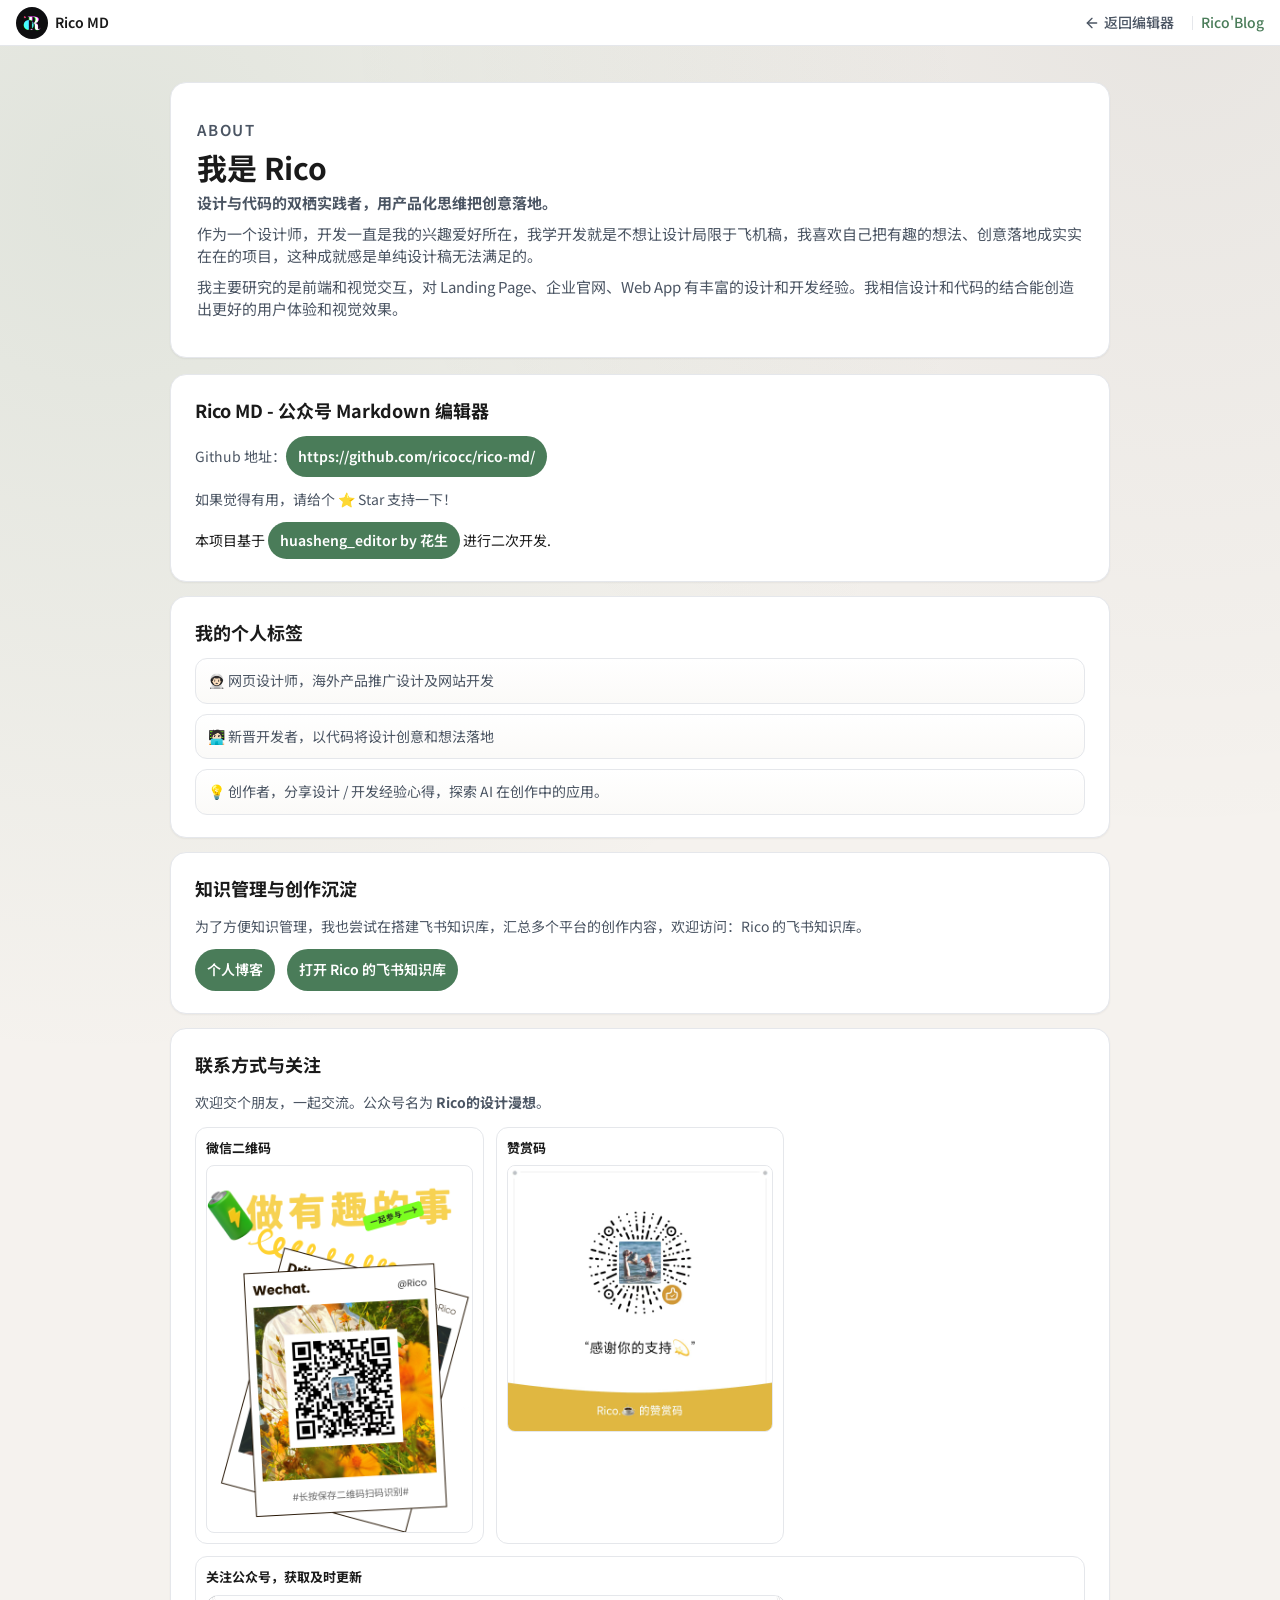
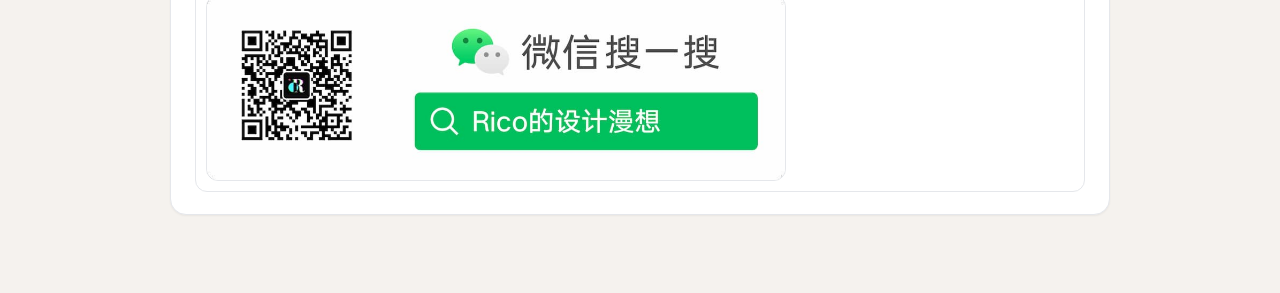
==== about.html @ 711f22aa "更新" ====
<!DOCTYPE html>
<html lang="zh-CN">
<head>
  <meta charset="UTF-8">
  <meta name="viewport" content="width=device-width, initial-scale=1.0">
  <title>关于 Rico - Rico MD</title>
  <meta name="description" content="关于 Rico 与 Rico MD：设计、开发与创作分享。">
  <link rel="icon" type="image/png" href="assets/images/favicon.png">
  <link rel="stylesheet" href="assets/styles/base.css">
  <link rel="stylesheet" href="assets/styles/about.css">
  <link rel="preconnect" href="https://fonts.googleapis.com">
  <link rel="preconnect" href="https://fonts.gstatic.com" crossorigin>
  <link href="https://fonts.googleapis.com/css2?family=Noto+Sans+SC:wght@100..900&display=swap" rel="stylesheet">
</head>
<body class="about-page">
  <header class="header">
    <div class="header-left">
      <div class="logo">
        <img src="/assets/images/logo.png" alt="">
        <span>Rico MD</span>
      </div>
    </div>
    <div class="header-right">
      <nav class="header-nav">
        <a class="header-nav-btn" href="index.html" title="返回编辑器">
          <svg class="lucide lucide-arrow-left" viewBox="0 0 24 24" fill="none" stroke="currentColor" stroke-width="2" stroke-linecap="round" stroke-linejoin="round" aria-hidden="true"><path d="m12 19-7-7 7-7"></path><path d="M19 12H5"></path></svg>
          返回编辑器
        </a>
      </nav>
      <span class="header-divider"></span>
      <span class="creator-info"><a href="https://ricoui.com" target="_blank" rel="noopener noreferrer">Rico'Blog</a></span>
    </div>
  </header>

  <main class="about-main">
    <section class="about-hero">
      <p class="about-eyebrow">ABOUT</p>
      <h1>我是 Rico</h1>
      <p><strong>设计与代码的双栖实践者，用产品化思维把创意落地。</strong> </p>
      <p>作为一个设计师，开发一直是我的兴趣爱好所在，我学开发就是不想让设计局限于飞机稿，我喜欢自己把有趣的想法、创意落地成实实在在的项目，这种成就感是单纯设计稿无法满足的。</p>
      <p>我主要研究的是前端和视觉交互，对 Landing Page、企业官网、Web App 有丰富的设计和开发经验。我相信设计和代码的结合能创造出更好的用户体验和视觉效果。</p>
    </section>

    <section class="about-card">
      <h2>Rico MD - 公众号 Markdown 编辑器</h2>
      <p>Github 地址：<a class="about-link" href="https://github.com/ricocc/rico-md/" target="_blank" rel="noopener noreferrer"> https://github.com/ricocc/rico-md/
          </a></p>
      <p>
         如果觉得有用，请给个 ⭐️ Star 支持一下！
      </p>
        本项目基于 <a class="about-link" href="https://github.com/alchaincyf/huasheng_editor" target="_blank" rel="noopener noreferrer"> huasheng_editor by 花生
          </a> 进行二次开发.
      </p>
    </section>

    <section class="about-card">
      <h2>我的个人标签</h2>
      <ul class="tag-list">
        <li>👨🏻‍🚀 网页设计师，海外产品推广设计及网站开发</li>
        <li>🧑🏻‍💻 新晋开发者，以代码将设计创意和想法落地</li>
        <li>💡 创作者，分享设计 / 开发经验心得，探索 AI 在创作中的应用。</li>
      </ul>
    </section>

    <section class="about-card">
      <h2>知识管理与创作沉淀</h2>
      <p>为了方便知识管理，我也尝试在搭建飞书知识库，汇总多个平台的创作内容，欢迎访问：Rico 的飞书知识库。</p>
      <p class="about-card-flex">
          <a class="about-link" href="https://ricoui.com/" target="_blank" rel="noopener noreferrer">
            个人博客
          </a>
          <a class="about-link" href="https://lcndyy0evus1.feishu.cn/wiki/FeAxw1PSziHlQOkFpi0cFlRUnEh" target="_blank" rel="noopener noreferrer">
            打开 Rico 的飞书知识库
          </a>
      </p>

    </section>

    <section class="about-card">
      <h2>联系方式与关注</h2>
      <p>欢迎交个朋友，一起交流。公众号名为 <strong>Rico的设计漫想</strong>。</p>
      <div class="contact-grid">

        <article class="contact-item">
          <h3>微信二维码</h3>
          <img src="assets/images/wechat.png" alt="Rico 微信二维码">
        </article>
        <article class="contact-item">
          <h3>赞赏码</h3>
          <img src="assets/images/zanshangma.jpg" alt="Rico 赞赏码">
        </article>

      </div>
       <div class="contact-fill">
        <article class="contact-item">
          <h3>关注公众号，获取及时更新</h3>
          <img src="assets/images/wx.jpg" alt="Rico 的设计漫想 公众号二维码">
        </article>
      </div>
    </section>
  </main>
</body>
</html>
---- assets/styles/base.css ----
/*
 * base.css
 * --------
 * Foundation: CSS variables, resets, layout, header, sidebar,
 * status bar, toast, scrollbar, responsive.
 * 
 * Design Tokens from reflct.co DESIGN.md
 */

:root {
  /* ── Colors ── */
  --color-text-primary: #1a1a1a;
  --color-text-secondary: #4b5563;
  --color-text-tertiary: #a3a3a3;
  --color-text-inverse: #eae8e3;
  --color-surface-base: #000000;
  --color-surface-muted: #ffffff;
  --color-surface-raised: #f5f2ee;
  --color-surface-strong: #4a7c59;
  --color-border-default: #e5e7eb;
  --color-border-strong: #121212;

  /* Legacy aliases (for compatibility) */
  --color-primary: #1a1a1a;
  --color-secondary: #4b5563;
  --color-tertiary: #a3a3a3;
  --color-accent: #4a7c59;
  --color-accent-hover: #3d6348;
  --color-accent-light: rgba(74, 124, 89, 0.08);
  --color-bg: #f5f2ee;
  --color-surface: #ffffff;
  --color-border: #e5e7eb;
  --color-border-light: #f0f0f0;

  /* ── Typography ── */
  --font-size-xs: 10px;
  --font-size-sm: 12px;
  --font-size-md: 14px;
  --font-size-lg: 15px;
  --font-size-xl: 16px;
  --font-size-2xl: 18px;
  --font-size-3xl: 19px;
  --font-size-4xl: 20px;

  /* ── Spacing ── */
  --space-1: 4px;
  --space-2: 6px;
  --space-3: 8px;
  --space-4: 10px;
  --space-5: 12px;
  --space-6: 16px;
  --space-7: 20px;
  --space-8: 24px;

  /* Legacy spacing aliases */
  --space-xs: 4px;
  --space-sm: 8px;
  --space-md: 16px;
  --space-lg: 24px;
  --space-xl: 32px;

  /* ── Radius ── */
  --radius-xs: 16px;
  --radius-sm: 20px;
  --radius-md: 24px;
  --radius-lg: 32px;
  --radius-xl: 40px;
  --radius-2xl: 9999px;

  /* Legacy radius aliases */
  --radius-sm: 5px;
  --radius-md: 8px;

  /* ── Shadows ── */
  --shadow-1: 0px 0px 0px 0px, rgba(0, 0, 0, 0) 0px 0px 0px 0px, rgba(0, 0, 0, 0.05) 0px 1px 2px 0px;
  --shadow-2: 0px 0px 0px 0px, rgba(0, 0, 0, 0) 0px 0px 0px 0px, rgba(0, 0, 0, 0.1) 0px 10px 15px -3px, rgba(0, 0, 0, 0.1) 0px 4px 6px -4px;
  --shadow-3: 0px 0px 0px 0px, rgba(0, 0, 0, 0) 0px 0px 0px 0px, rgba(0, 0, 0, 0.1) 0px 4px 6px -1px, rgba(0, 0, 0, 0.1) 0px 2px 4px -2px;
  --shadow-4: 0px 0px 0px 0px, rgba(0, 0, 0, 0) 0px 0px 0px 0px, rgba(0, 0, 0, 0.16) 0px 30px 70px -24px;

  /* Legacy shadow aliases */
  --shadow-sm: 0 1px 2px rgba(0,0,0,.05);
  --shadow-md: 0 2px 8px rgba(0,0,0,.08);
  --shadow-lg: 0 8px 24px rgba(0,0,0,.12);

  /* ── Motion ── */
  --motion-instant: 150ms;
  --motion-fast: 200ms;
  --motion-normal: 300ms;
  --motion-slow: 500ms;
  --motion-slower: 700ms;

  /* Legacy transition aliases */
  --transition-fast: 150ms ease;
  --transition-normal: 250ms ease;

  /* ── Layout ── */
  --header-height: 46px;
  --status-bar-height: 26px;
  --sidebar-width: 280px;
  --side-panel-width: 380px;

  /* ── Fonts ── */
  --font-sans: -apple-system, "Noto Sans SC", BlinkMacSystemFont, "SF Pro Display", "Segoe UI", "Helvetica Neue", Arial, sans-serif;
  --font-mono: "SF Mono", "Menlo", "Monaco", "Cascadia Code", "Consolas", monospace;

  /* ── Preview ── */
  --preview-width-mobile: 375px;
  --preview-width-desktop: 720px;
}

/* ── Reset ── */
*, *::before, *::after { margin: 0; padding: 0; box-sizing: border-box; }

body {
  font-family: var(--font-sans);
  font-size: var(--font-size-md);
  line-height: 1.5;
  color: var(--color-text-primary);
  background: var(--color-surface-raised);
  -webkit-font-smoothing: antialiased;
  -moz-osx-font-smoothing: grayscale;
  overflow: hidden;
}

.lucide {
  display: block;
  width: 1em;
  height: 1em;
  stroke: currentColor;
  stroke-width: 2;
  stroke-linecap: round;
  stroke-linejoin: round;
  fill: none;
  flex-shrink: 0;
}

.sidebar-toggle .lucide,
.github-link .lucide,
.settings-panel-close .lucide {
  width: 18px;
  height: 18px;
}

/* ══════════════════════════════════════════════════════════════
   App root: vertical flex — header / main / status-bar
   ══════════════════════════════════════════════════════════════ */
#app {
  display: flex;
  flex-direction: column;
  height: 100vh;
  max-width: 100%;
  width:100%;
  margin: 0 auto;
  background: var(--color-surface);
}

/* ── Header ── */
.header {
  display: flex;
  align-items: center;
  justify-content: space-between;
  height: var(--header-height);
  padding: 0 var(--space-md);
  border-bottom: 1px solid var(--color-border);
  background: var(--color-surface);
  flex-shrink: 0;
}

.header-left {
  display: flex;
  align-items: center;
  gap: 12px;
}

.header-right {
  display: flex;
  align-items: center;
  gap: 8px;
  flex-shrink: 0;
}

.sidebar-toggle {
  display: flex;
  align-items: center;
  justify-content: center;
  width: 30px;
  height: 30px;
  border: none;
  background: transparent;
  border-radius: var(--radius-sm);
  color: var(--color-secondary);
  cursor: pointer;
  transition: all var(--transition-fast);
}

.sidebar-toggle:hover {
  background: var(--color-bg);
  color: var(--color-primary);
  transform: translateY(-1px);
}

.sidebar-toggle:active { transform: translateY(0); }

.logo {
  font-size: 14px;
  font-weight: 600;
  display: flex;
  align-items: center;
  gap: 7px;
}
.logo img{
  border-radius: 48px;
  width:32px;
  height:32px;
  display:inline-block;
}
.header-nav {
  display: flex;
  align-items: center;
  gap: 2px;
}

.header-nav-btn {
  display: inline-flex;
  align-items: center;
  gap: 4px;
  padding: 5px 10px;
  background: transparent;
  border: none;
  border-radius: var(--radius-sm);
  color: var(--color-secondary);
  text-decoration: none;
  font-size: 14px;
  font-weight: 500;
  cursor: pointer;
  transition: all var(--transition-fast);
  white-space: nowrap;
}

.header-nav-btn svg { width: 16px; height: 16px; flex-shrink: 0; }
.header-nav-btn:hover { color: var(--color-primary); background: var(--color-bg); transform: translateY(-1px); }
.header-nav-btn.active { color: var(--color-accent); background: var(--color-accent-light); }
.header-nav-btn:active { transform: translateY(0); }

.header-divider {
  width: 1px;
  height: 14px;
  background: var(--color-border);
}

.creator-info {
  font-size: 14px;
  color: var(--color-tertiary);
  white-space: nowrap;
  font-weight:500;
}
.creator-info a { color: var(--color-accent); text-decoration: none; }
.creator-info a:hover { opacity: .7; }

.github-link {
  display: flex;
  align-items: center;
  justify-content: center;
  width: 30px;
  height: 30px;
  border-radius: var(--radius-sm);
  color: var(--color-tertiary);
  transition: all var(--transition-fast);
  text-decoration: none;
}
.github-link:hover { background: var(--color-bg); color: var(--color-primary); transform: translateY(-1px); }
.github-link:active { transform: translateY(0); }

/* ══════════════════════════════════════════════════════════════
   Main area: horizontal flex — sidebar? + editor + preview (+ right-panel)
   ══════════════════════════════════════════════════════════════ */
.main-area {
  flex: 1;
  display: flex;
  overflow: hidden;
  min-height: 0;
  position: relative;
}

/* Resize Handle */
.resize-handle {
  width: 4px;
  background: transparent;
  cursor: col-resize;
  flex-shrink: 0;
  transition: background var(--transition-fast);
  position: relative;
}

.resize-handle:hover,
.resize-handle.dragging {
  background: var(--color-accent);
}

.resize-handle::after {
  content: '';
  position: absolute;
  top: 0;
  bottom: 0;
  left: -4px;
  right: -4px;
}

/* Editor Panel */
.editor-panel {
  display: flex;
  flex-direction: column;
  border-right: 1px solid var(--color-border);
  overflow: hidden;
  min-height: 0;
  flex: 1;
  min-width: 200px;
  max-width: 60%;
}

/* Preview Panel */
.preview-panel {
  display: flex;
  flex-direction: column;
  overflow: hidden;
  min-height: 0;
  flex: 1;
  min-width: 300px;
  position: relative;
}

/* Right Panel (Theme/Code) */
.right-panel {
  width: var(--side-panel-width);
  min-width: 280px;
  max-width: 500px;
  background: var(--color-surface);
  border-left: 1px solid var(--color-border);
  display: flex;
  flex-direction: column;
  flex-shrink: 0;
  overflow: hidden;
}

.right-panel-tabs {
  display: flex;
  align-items: center;
  padding: 0 var(--space-sm);
  border-bottom: 1px solid var(--color-border);
  background: var(--color-surface);
  flex-shrink: 0;
  gap: 2px;
}

.right-panel-tab {
  display: flex;
  align-items: center;
  gap: 4px;
  padding: 8px 12px;
  border: none;
  background: transparent;
  font-size: 14px;
  color: var(--color-tertiary);
  cursor: pointer;
  transition: all var(--transition-fast);
  border-bottom: 2px solid transparent;
  margin-bottom: -1px;
}

.right-panel-tab:hover {
  color: var(--color-primary);
}

.right-panel-tab.active {
  color: var(--color-accent);
  border-bottom-color: var(--color-accent);
}

.right-panel-close {
  margin-left: auto;
  display: flex;
  align-items: center;
  justify-content: center;
  width: 28px;
  height: 28px;
  border: none;
  background: transparent;
  border-radius: var(--radius-sm);
  color: var(--color-tertiary);
  cursor: pointer;
  transition: all var(--transition-fast);
}

.right-panel-close:hover {
  background: var(--color-bg);
  color: var(--color-primary);
  transform: translateY(-1px);
}

.right-panel-close:active { transform: translateY(0); }

.right-panel-body {
  flex: 1;
  overflow-y: auto;
  padding: var(--space-md) var(--space-lg);
}

.right-panel-body::-webkit-scrollbar { width: 4px; }
.right-panel-body::-webkit-scrollbar-thumb { background: var(--color-border); border-radius: 2px; }

/* Right panel slide transition */
.right-panel-slide-enter-active,
.right-panel-slide-leave-active {
  transition: width var(--transition-normal), opacity var(--transition-normal);
  overflow: hidden;
}

.right-panel-slide-enter-from,
.right-panel-slide-leave-to {
  width: 0;
  opacity: 0;
}

/* Settings Overlay (覆盖形式) */
.settings-overlay {
  position: fixed;
  top: var(--header-height);
  right: 0;
  bottom: var(--status-bar-height);
  width: var(--side-panel-width);
  background: var(--color-surface);
  border-left: 1px solid var(--color-border);
  box-shadow: -4px 0 16px rgba(0, 0, 0, 0.06);
  z-index: 100;
  display: flex;
  flex-direction: column;
}

.settings-panel {
  display: flex;
  flex-direction: column;
  height: 100%;
}

.settings-panel-header {
  display: flex;
  align-items: center;
  justify-content: space-between;
  padding: var(--space-md) var(--space-lg);
  border-bottom: 1px solid var(--color-border);
  flex-shrink: 0;
}

.settings-panel-title {
  font-size: 14px;
  font-weight: 600;
  color: var(--color-primary);
}

.settings-panel-close {
  display: flex;
  align-items: center;
  justify-content: center;
  width: 28px;
  height: 28px;
  border: none;
  background: transparent;
  border-radius: var(--radius-sm);
  color: var(--color-tertiary);
  cursor: pointer;
  transition: all var(--transition-fast);
}

.settings-panel-close:hover {
  background: var(--color-bg);
  color: var(--color-primary);
  transform: translateY(-1px);
}

.settings-panel-close:active { transform: translateY(0); }

.settings-panel-body {
  flex: 1;
  overflow-y: auto;
  padding: var(--space-md) var(--space-lg);
}

/* ── Left Sidebar ── */
.sidebar {
  width: var(--sidebar-width);
  background: var(--color-surface);
  border-right: 1px solid var(--color-border);
  display: flex;
  flex-direction: column;
  overflow-y: auto;
  flex-shrink: 0;
}

.sidebar-section { padding: var(--space-sm) var(--space-md); }
.sidebar-section + .sidebar-section { border-top: 1px solid var(--color-light-border); }

.sidebar-section-title {
  font-size: 10px;
  font-weight: 600;
  color: var(--color-tertiary);
  text-transform: uppercase;
  letter-spacing: .06em;
  margin-bottom: var(--space-sm);
}

.sidebar-action-btn {
  display: flex;
  align-items: center;
  gap: 7px;
  width: 100%;
  padding: 8px 8px;
  border: none;
  background: transparent;
  border-radius: var(--radius-sm);
  color: var(--color-secondary);
  font-size: 14px;
  cursor: pointer;
  transition: all var(--transition-fast);
  text-align: left;
}
.sidebar-action-btn:hover { background: var(--color-bg); color: var(--color-primary); transform: translateY(-1px); }
.sidebar-action-btn.primary { background: var(--color-accent); color: white; font-weight: 500; }
.sidebar-action-btn.primary:hover { background: var(--color-accent-hover); }
.sidebar-action-btn:active { transform: translateY(0); }
.sidebar-action-btn svg { flex-shrink: 0; }

.sidebar-search-input {
  width: 100%;
  margin-bottom: var(--space-sm);
  padding: 7px 10px;
  border: 1px solid var(--color-border);
  border-radius: var(--radius-sm);
  font-size: 14px;
  background: var(--color-bg);
  color: var(--color-primary);
}

.sidebar-search-input:focus {
  outline: none;
  border-color: var(--color-accent);
  background: var(--color-surface);
}

.sidebar-doc-list { display: flex; flex-direction: column; gap: 2px; }

.sidebar-doc-item {
  display: flex;
  align-items: flex-start;
  gap: 7px;
  padding: 6px 8px;
  border-radius: var(--radius-sm);
  font-size: 14px;
  color: var(--color-secondary);
  cursor: pointer;
  transition: all var(--transition-fast);
}
.sidebar-doc-item:hover { background: var(--color-bg); color: var(--color-primary); }
.sidebar-doc-item.active { background: var(--color-accent-light); color: var(--color-accent); font-weight: 500; }
.sidebar-doc-item svg { flex-shrink: 0; margin-top: 2px; }

.sidebar-doc-meta {
  display: flex;
  flex-direction: column;
  min-width: 0;
  gap: 2px;
  flex: 1;
}

.sidebar-doc-title {
  font-size: 14px;
  line-height: 1.4;
  color: inherit;
  white-space: nowrap;
  overflow: hidden;
  text-overflow: ellipsis;
}

.sidebar-doc-title-row {
  display: flex;
  align-items: center;
  gap: 6px;
  min-width: 0;
}

.sidebar-doc-dirty {
  width: 7px;
  height: 7px;
  border-radius: 50%;
  background: #FF8A00;
  flex-shrink: 0;
}

.sidebar-doc-time {
  font-size: 11px;
  line-height: 1.3;
  color: var(--color-text-tertiary);
  opacity: 0.7;
  white-space: nowrap;
  overflow: hidden;
  text-overflow: ellipsis;
}

.sidebar-doc-item.active .sidebar-doc-time {
  color: var(--color-accent);
  opacity: 0.6;
}

.sidebar-doc-actions {
  display: flex;
  gap: 4px;
  margin-top: 6px;
}

.sidebar-icon-btn {
  display: inline-flex;
  align-items: center;
  justify-content: center;
  width: 24px;
  height: 24px;
  border: 1px solid var(--color-light-border);
  background: var(--color-surface);
  color: var(--color-secondary);
  border-radius: 4px;
  line-height: 1;
  padding: 0;
  cursor: pointer;
  transition: all var(--transition-fast);
}

.sidebar-icon-btn svg {
  width: 14px;
  height: 14px;
}

.sidebar-icon-btn:hover {
  color: var(--color-primary);
  border-color: var(--color-border);
  transform: translateY(-1px);
}

.sidebar-icon-btn.danger {
  color: var(--color-text-tertiary);
}

.sidebar-icon-btn.danger:hover {
  color: #D32F2F;
}

.sidebar-icon-btn:active { transform: translateY(0); }

/* Sidebar slide transition */
.sidebar-enter-active, .sidebar-leave-active {
  transition: width var(--transition-normal), opacity var(--transition-normal);
  overflow: hidden;
}
.sidebar-enter-from, .sidebar-leave-to { width: 0 !important; opacity: 0; }

/* ── Status Bar ── */
.status-bar {
  display: flex;
  align-items: center;
  justify-content: flex-start;
  gap: var(--space-md);
  height: var(--status-bar-height);
  padding: 0 var(--space-md);
  border-top: 1px solid var(--color-border);
  background: var(--color-surface);
  font-size: 11px;
  color: var(--color-tertiary);
  flex-shrink: 0;
}

.status-left, .status-right {
  display: flex;
  align-items: center;
  gap: var(--space-md);
}

.status-right {
  justify-content: flex-start;
}

.status-item { display: flex; align-items: center; gap: 4px; white-space: nowrap; }
.status-saved, .status-saved svg { color: #00C853; }
.status-saving { color: #FF8A00; }
.status-error { color: #D32F2F; }

/* ── Toast ── */
.toast-container { position: fixed; bottom: var(--space-lg); right: var(--space-lg); z-index: 2000; }

.toast {
  padding: 10px 20px;
  border-radius: var(--radius-sm);
  font-size: 13px;
  font-weight: 500;
  box-shadow: var(--shadow-md);
  animation: toastIn .2s ease-out;
}
.toast-success { background: #00C853; color: white; }
.toast-error   { background: #D32F2F; color: white; }

@keyframes toastIn {
  from { transform: translateY(20px); opacity: 0; }
  to   { transform: translateY(0);    opacity: 1; }
}

.toast-fade-enter-active, .toast-fade-leave-active { transition: opacity .15s ease; }
.toast-fade-enter-from, .toast-fade-leave-to { opacity: 0; }

/* ── Modal ── */
.modal-overlay {
  position: fixed;
  top: 0;
  left: 0;
  right: 0;
  bottom: 0;
  background: rgba(0, 0, 0, 0.4);
  display: flex;
  align-items: center;
  justify-content: center;
  z-index: 3000;
}

.modal-content {
  background: var(--color-surface);
  border-radius: var(--radius-md);
  box-shadow: var(--shadow-4);
  width: 90%;
  max-width: 360px;
  overflow: hidden;
}

.modal-header {
  padding: var(--space-6);
  border-bottom: 1px solid var(--color-border-default);
}

.modal-header h3 {
  font-size: var(--font-size-lg);
  font-weight: 600;
  color: var(--color-text-primary);
  margin: 0;
}

.modal-body {
  padding: var(--space-6);
}

.modal-body p {
  font-size: var(--font-size-md);
  color: var(--color-text-secondary);
  margin: 0 0 var(--space-2) 0;
}

.modal-warning {
  font-size: var(--font-size-sm);
  color: var(--color-text-tertiary);
}

.modal-footer {
  padding: var(--space-4) var(--space-6);
  display: flex;
  justify-content: flex-end;
  gap: var(--space-3);
  border-top: 1px solid var(--color-border-default);
  background: var(--color-surface-raised);
}

.modal-btn {
  padding: var(--space-2) var(--space-5);
  font-size: var(--font-size-md);
  font-weight: 500;
  border-radius: var(--radius-xs);
  cursor: pointer;
  transition: all var(--motion-instant);
  border: none;
}

.modal-btn-cancel {
  background: var(--color-surface);
  color: var(--color-text-secondary);
  border: 1px solid var(--color-border-default);
}

.modal-btn-cancel:hover {
  background: var(--color-surface-raised);
  color: var(--color-text-primary);
}

.modal-btn-danger {
  background: #D32F2F;
  color: white;
}

.modal-btn-danger:hover {
  background: #B71C1C;
  transform: translateY(-1px);
}

.modal-fade-enter-active, .modal-fade-leave-active {
  transition: opacity var(--motion-fast);
}

.modal-fade-enter-from, .modal-fade-leave-to {
  opacity: 0;
}

/* ── Scrollbar ── */
::-webkit-scrollbar { width: 6px; height: 6px; }
::-webkit-scrollbar-track { background: transparent; }
::-webkit-scrollbar-thumb { background: var(--color-border); border-radius: 3px; }
::-webkit-scrollbar-thumb:hover { background: var(--color-tertiary); }

/* ══════════════════════════════════════════════════════════════
   Responsive
   ══════════════════════════════════════════════════════════════ */
@media (max-width: 768px) {
  .header { padding: 0 var(--space-sm); }
  .logo span { display: none; }
  .creator-info { display: none; }
  .header-nav-btn span { display: none; }

  .sidebar {
    position: absolute;
    left: 0; top: var(--header-height);
    height: calc(100vh - var(--header-height) - var(--status-bar-height));
    z-index: 200;
    box-shadow: var(--shadow-lg);
  }

  .main-area {
    flex-direction: column;
  }

  .editor-panel {
    border-right: none;
    border-bottom: 1px solid var(--color-border);
    flex: none;
    height: 40%;
    width: 100% !important;
  }

  .resize-handle[data-handle="editor-preview"] {
    display: none;
  }

  .preview-panel {
    flex: 1;
    width: 100% !important;
  }

  .resize-handle[data-handle="preview-right"] {
    display: none;
  }

  .right-panel {
    width: 100% !important;
    max-width: none;
  }

  .settings-overlay {
    width: 100%;
    max-width: none;
  }

  .status-bar { padding: 0 var(--space-sm); }
}

@media (min-width: 769px) and (max-width: 1024px) {
  .right-panel { width: 340px !important; max-width: 340px; }
}
---- assets/styles/about.css ----
body.about-page {
  overflow: auto;
  background:
    radial-gradient(circle at 8% 10%, rgba(74, 124, 89, 0.12), transparent 42%),
    radial-gradient(circle at 92% 0%, rgba(18, 18, 18, 0.06), transparent 38%),
    var(--color-surface-raised);
}
.section p{
  margin:8px 0;
}
.about-main {
  max-width: 980px;
  margin: 0 auto;
  padding: 36px 20px 64px;
}

.about-hero {
  background: var(--color-surface);
  border: 1px solid var(--color-border-default);
  border-radius: 16px;
  padding: 28px 26px;
  box-shadow: var(--shadow-1);
  margin-bottom: 16px;
}

.about-eyebrow {
  display: inline-block;
  font-size: 11px;
  letter-spacing: 0.12em;
  font-weight: 600;
  color: var(--color-accent);
  margin-bottom: 8px;
}

.about-hero h1 {
  font-size: 30px;
  line-height: 1.15;
  margin: 0 0 8px;
  color: var(--color-text-primary);
}

.about-hero p {
  font-size: 15px;
  margin:8px 0;
  color: var(--color-text-secondary);
}

.about-card {
  background: var(--color-surface);
  border: 1px solid var(--color-border-default);
  border-radius: 16px;
  padding: 22px 24px;
  box-shadow: var(--shadow-1);
  margin-bottom: 14px;
}

.about-card h2 {
  font-size: 18px;
  margin-bottom: 12px;
  color: var(--color-text-primary);
}

.about-card p {
  color: var(--color-text-secondary);
  line-height: 1.8;
  margin: 0 0 10px;
}
.about-card-flex{
  display: flex;
  flex-wrap: wrap;
  gap:12px;
  justify-content: flex-start;
}
.about-card p:last-child {
  margin-bottom: 0;
}

.tag-list {
  list-style: none;
  display: grid;
  gap: 10px;
  padding: 0;
  margin: 0;
}

.tag-list li {
  border: 1px solid var(--color-border-default);
  border-radius: 12px;
  padding: 10px 12px;
  background: linear-gradient(180deg, #ffffff 0%, #fbfaf8 100%);
  color: var(--color-text-secondary);
  line-height: 1.7;
}

.about-link {
  display: inline-flex;
  align-items: center;
  gap: 6px;
  text-decoration: none;
  font-size: 14px;
  font-weight: 600;
  color: #ffffff;
  background: var(--color-accent);
  border-radius: 999px;
  padding: 8px 12px;
  transition: background var(--transition-fast), transform var(--transition-fast);
}

.about-link:hover {
  background: var(--color-accent-hover);
  transform: translateY(-1px);
}

.contact-grid {
  display: grid;
  grid-template-columns: repeat(3, minmax(0, 1fr));
  gap: 12px;
  margin-top: 12px;
}
.contact-fill{
  width:100%;
  margin-top: 12px;
}

.contact-item {
  border: 1px solid var(--color-border-default);
  border-radius: 12px;
  padding: 10px;
  background: #fff;
}

.contact-item h3 {
  font-size: 13px;
  margin: 0 0 8px;
  color: var(--color-text-primary);
}

.contact-item img {
  display: block;
  width: 100%;
  height: auto;
  border-radius: 8px;
  border: 1px solid var(--color-border-default);
  background: #fff;
}
.contact-fill .contact-item img {
  max-width:580px;
    border-radius: 12px;
}
.social-placeholder {
  margin-top: 12px;
  padding: 10px 12px;
  border-radius: 12px;
  background: rgba(74, 124, 89, 0.08);
  border: 1px dashed rgba(74, 124, 89, 0.35);
}

.social-placeholder p {
  margin: 0;
  line-height: 1.7;
  font-size: 13px;
}

.social-placeholder p + p {
  margin-top: 4px;
}

@media (max-width: 900px) {
  .contact-grid {
    grid-template-columns: repeat(2, minmax(0, 1fr));
  }
}

@media (max-width: 640px) {
  .about-main {
    padding: 20px 12px 42px;
  }

  .about-hero {
    padding: 20px 16px;
  }

  .about-hero h1 {
    font-size: 24px;
  }

  .about-card {
    padding: 16px;
  }

  .contact-grid {
    grid-template-columns: 1fr;
  }
}
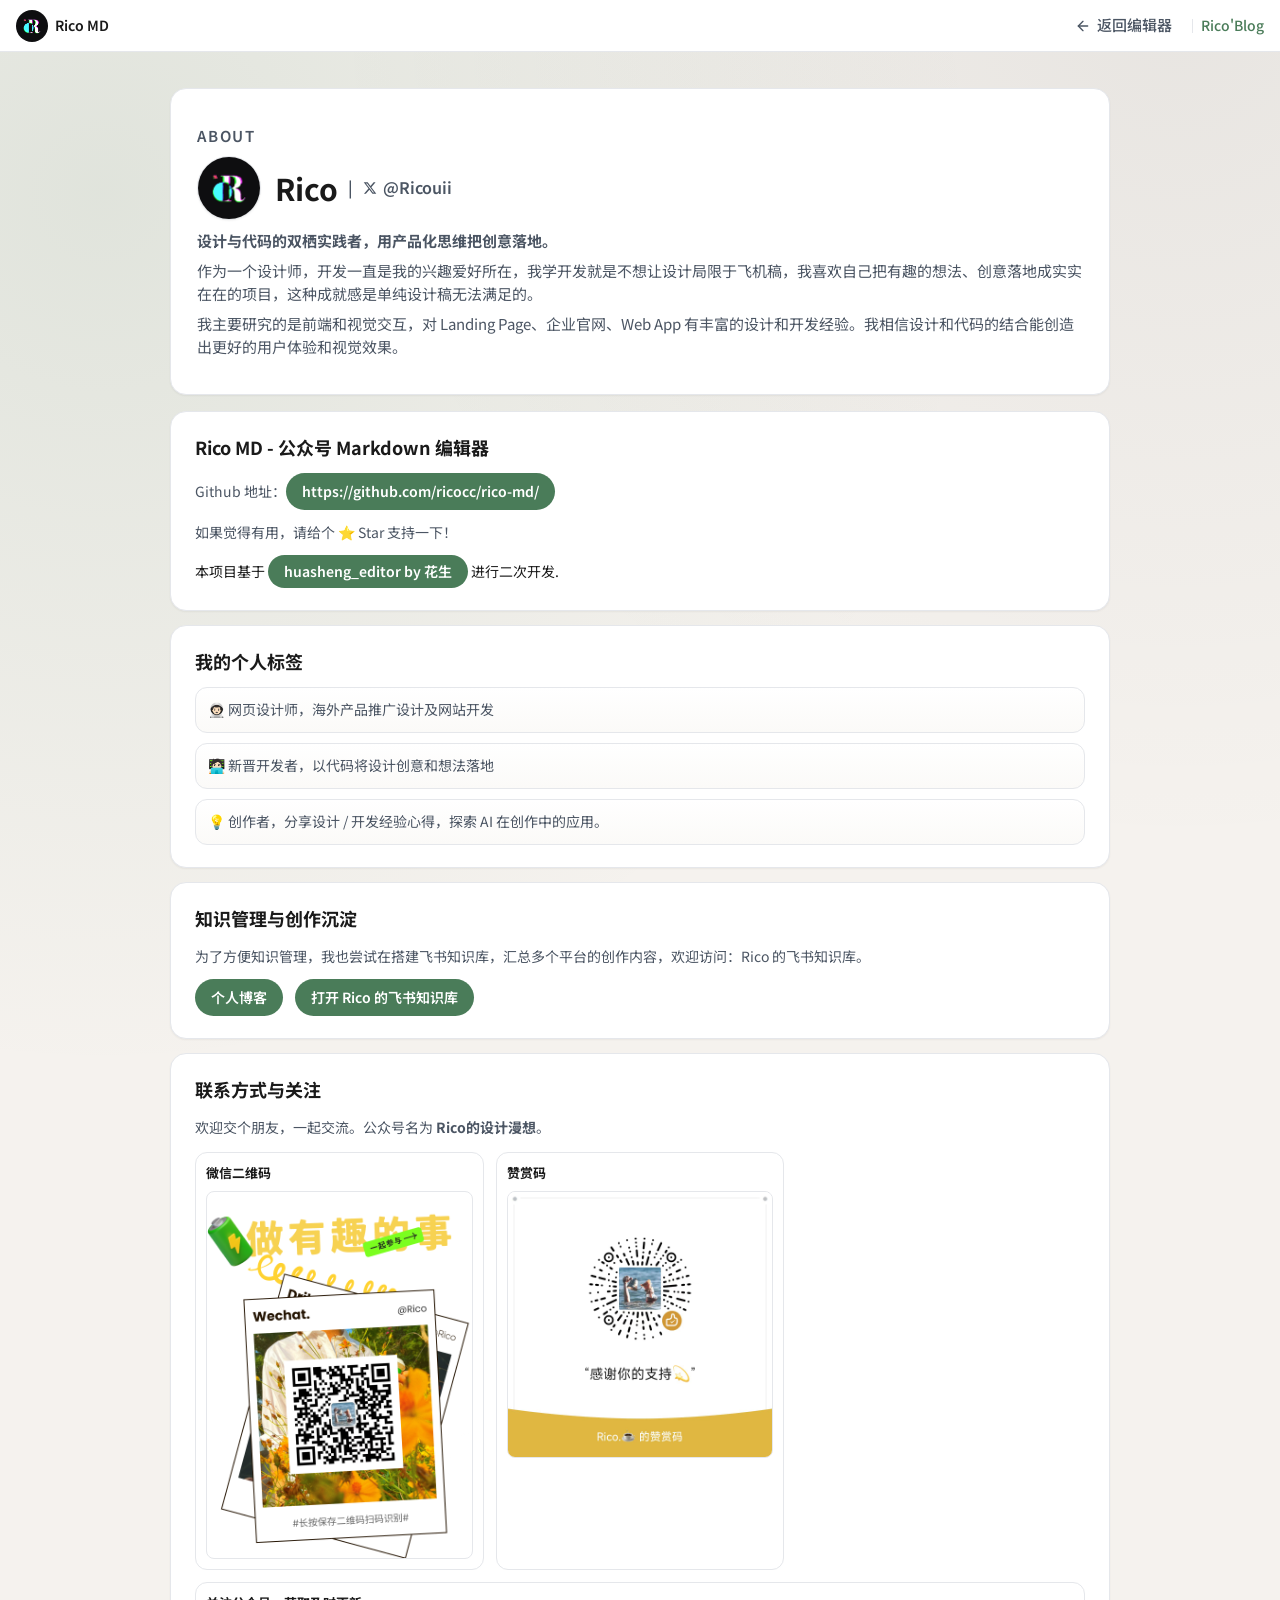
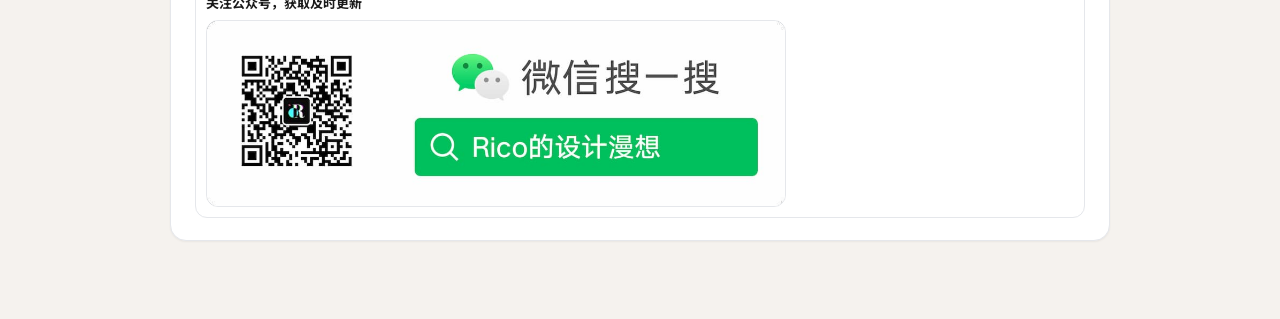
==== commit 84ec2901: "update styles" ====
--- a/about.html
+++ b/about.html
@@ -35,7 +35,21 @@
   <main class="about-main">
     <section class="about-hero">
       <p class="about-eyebrow">ABOUT</p>
-      <h1>我是 Rico</h1>
+      <div class="profile-container">
+        <img src="assets/images/logo.png" alt="Rico 头像" width="64" height="64" class="portrait">
+        <div class="social-info">
+          <h1 class="profile-title">
+            <a href="https://x.com/ricouii" target="_blank" rel="noopener noreferrer" class="profile-name">Rico</a>
+            <span class="profile-divider social-link">|</span>
+            <a href="https://x.com/ricouii" class="social-link" target="_blank" rel="noopener noreferrer">
+              <svg xmlns="http://www.w3.org/2000/svg" viewBox="0 0 512 512" class="social-icon" aria-hidden="true">
+                <path d="M389.2 48h70.6L305.6 224.2 487 464H345L233.7 318.6 106.5 464H35.8L200.7 275.5 26.8 48H172.4L272.9 180.9 389.2 48zM364.4 421.8h39.1L151.1 88h-42L364.4 421.8z"></path>
+              </svg>
+              @Ricouii
+            </a>
+          </h1>
+        </div>
+      </div>
       <p><strong>设计与代码的双栖实践者，用产品化思维把创意落地。</strong> </p>
       <p>作为一个设计师，开发一直是我的兴趣爱好所在，我学开发就是不想让设计局限于飞机稿，我喜欢自己把有趣的想法、创意落地成实实在在的项目，这种成就感是单纯设计稿无法满足的。</p>
       <p>我主要研究的是前端和视觉交互，对 Landing Page、企业官网、Web App 有丰富的设计和开发经验。我相信设计和代码的结合能创造出更好的用户体验和视觉效果。</p>
--- a/assets/styles/base.css
+++ b/assets/styles/base.css
@@ -3,7 +3,7 @@
  * --------
  * Foundation: CSS variables, resets, layout, header, sidebar,
  * status bar, toast, scrollbar, responsive.
- * 
+ *
  * Design Tokens from reflct.co DESIGN.md
  */
 
@@ -67,9 +67,7 @@
   --radius-xl: 40px;
   --radius-2xl: 9999px;
 
-  /* Legacy radius aliases */
-  --radius-sm: 5px;
-  --radius-md: 8px;
+
 
   /* ── Shadows ── */
   --shadow-1: 0px 0px 0px 0px, rgba(0, 0, 0, 0) 0px 0px 0px 0px, rgba(0, 0, 0, 0.05) 0px 1px 2px 0px;
@@ -94,7 +92,7 @@
   --transition-normal: 250ms ease;
 
   /* ── Layout ── */
-  --header-height: 46px;
+  --header-height: 52px;
   --status-bar-height: 26px;
   --sidebar-width: 280px;
   --side-panel-width: 380px;
@@ -223,14 +221,14 @@
 .header-nav-btn {
   display: inline-flex;
   align-items: center;
-  gap: 4px;
-  padding: 5px 10px;
+  gap: 6px;
+  padding: 6px 12px;
   background: transparent;
   border: none;
   border-radius: var(--radius-sm);
   color: var(--color-secondary);
   text-decoration: none;
-  font-size: 14px;
+  font-size: 15px;
   font-weight: 500;
   cursor: pointer;
   transition: all var(--transition-fast);
@@ -513,7 +511,7 @@
   align-items: center;
   gap: 7px;
   width: 100%;
-  padding: 8px 8px;
+  padding: 10px 12px;
   border: none;
   background: transparent;
   border-radius: var(--radius-sm);
@@ -524,7 +522,7 @@
   text-align: left;
 }
 .sidebar-action-btn:hover { background: var(--color-bg); color: var(--color-primary); transform: translateY(-1px); }
-.sidebar-action-btn.primary { background: var(--color-accent); color: white; font-weight: 500; }
+.sidebar-action-btn.primary { background: var(--color-accent); color: white; font-weight: 500;margin-top:8px; }
 .sidebar-action-btn.primary:hover { background: var(--color-accent-hover); }
 .sidebar-action-btn:active { transform: translateY(0); }
 .sidebar-action-btn svg { flex-shrink: 0; }
@@ -591,7 +589,7 @@
   width: 7px;
   height: 7px;
   border-radius: 50%;
-  background: #FF8A00;
+  background: #3d6b4a;
   flex-shrink: 0;
 }
 
@@ -624,7 +622,7 @@
   height: 24px;
   border: 1px solid var(--color-light-border);
   background: var(--color-surface);
-  color: var(--color-secondary);
+  color:var(--color-text-tertiary);
   border-radius: 4px;
   line-height: 1;
   padding: 0;
@@ -648,7 +646,7 @@
 }
 
 .sidebar-icon-btn.danger:hover {
-  color: #D32F2F;
+  color: #df6b6b;
 }
 
 .sidebar-icon-btn:active { transform: translateY(0); }
@@ -686,9 +684,9 @@
 }
 
 .status-item { display: flex; align-items: center; gap: 4px; white-space: nowrap; }
-.status-saved, .status-saved svg { color: #00C853; }
-.status-saving { color: #FF8A00; }
-.status-error { color: #D32F2F; }
+.status-saved, .status-saved svg { color: #3d6b4a; }
+.status-saving { color: #3d6b4a; }
+.status-error { color: #df6b6b; }
 
 /* ── Toast ── */
 .toast-container { position: fixed; bottom: var(--space-lg); right: var(--space-lg); z-index: 2000; }
@@ -701,8 +699,8 @@
   box-shadow: var(--shadow-md);
   animation: toastIn .2s ease-out;
 }
-.toast-success { background: #00C853; color: white; }
-.toast-error   { background: #D32F2F; color: white; }
+.toast-success { background: #3d6b4a; color: white; }
+.toast-error   { background: #df6b6b; color: white; }
 
 @keyframes toastIn {
   from { transform: translateY(20px); opacity: 0; }
@@ -793,7 +791,7 @@
 }
 
 .modal-btn-danger {
-  background: #D32F2F;
+  background: #df6b6b;
   color: white;
 }
 
--- a/assets/styles/about.css
+++ b/assets/styles/about.css
@@ -32,11 +32,70 @@
   margin-bottom: 8px;
 }
 
-.about-hero h1 {
+.profile-container {
+  display: flex;
+  align-items: center;
+  gap: 14px;
+  margin: 0 0 10px;
+}
+
+.portrait {
+  width: 64px;
+  height: 64px;
+  border-radius: 999px;
+  object-fit: cover;
+  border: 1px solid var(--color-border-default);
+  box-shadow: var(--shadow-1);
+  background: #fff;
+}
+
+.social-info {
+  min-width: 0;
+}
+
+.profile-title {
+  margin: 0;
+  display: flex;
+  align-items: center;
+  gap: 10px;
+  flex-wrap: wrap;
+  line-height: 1.2;
+}
+
+.profile-name {
   font-size: 30px;
-  line-height: 1.15;
-  margin: 0 0 8px;
+  font-weight: 700;
   color: var(--color-text-primary);
+  text-decoration: none;
+}
+
+.profile-name:hover {
+  color: var(--color-accent);
+}
+
+.profile-divider {
+  color: var(--color-text-muted);
+  font-weight: 400;
+}
+
+.social-link {
+  display: inline-flex;
+  align-items: center;
+  gap: 6px;
+  color: var(--color-text-secondary);
+  text-decoration: none;
+  font-size: 16px;
+  font-weight: 600;
+}
+
+.social-link:hover {
+  color: var(--color-accent);
+}
+
+.social-icon {
+  width: 14px;
+  height: 14px;
+  fill: currentColor;
 }
 
 .about-hero p {
@@ -95,14 +154,14 @@
 .about-link {
   display: inline-flex;
   align-items: center;
-  gap: 6px;
+  gap: 8px;
   text-decoration: none;
   font-size: 14px;
   font-weight: 600;
   color: #ffffff;
   background: var(--color-accent);
   border-radius: 999px;
-  padding: 8px 12px;
+  padding: 6px 16px;
   transition: background var(--transition-fast), transform var(--transition-fast);
 }
 
@@ -180,8 +239,26 @@
     padding: 20px 16px;
   }
 
-  .about-hero h1 {
+  .profile-container {
+    align-items: flex-start;
+    gap: 12px;
+  }
+
+  .portrait {
+    width: 56px;
+    height: 56px;
+  }
+
+  .profile-title {
+    gap: 6px;
+  }
+
+  .profile-name {
     font-size: 24px;
+  }
+
+  .social-link {
+    font-size: 14px;
   }
 
   .about-card {
